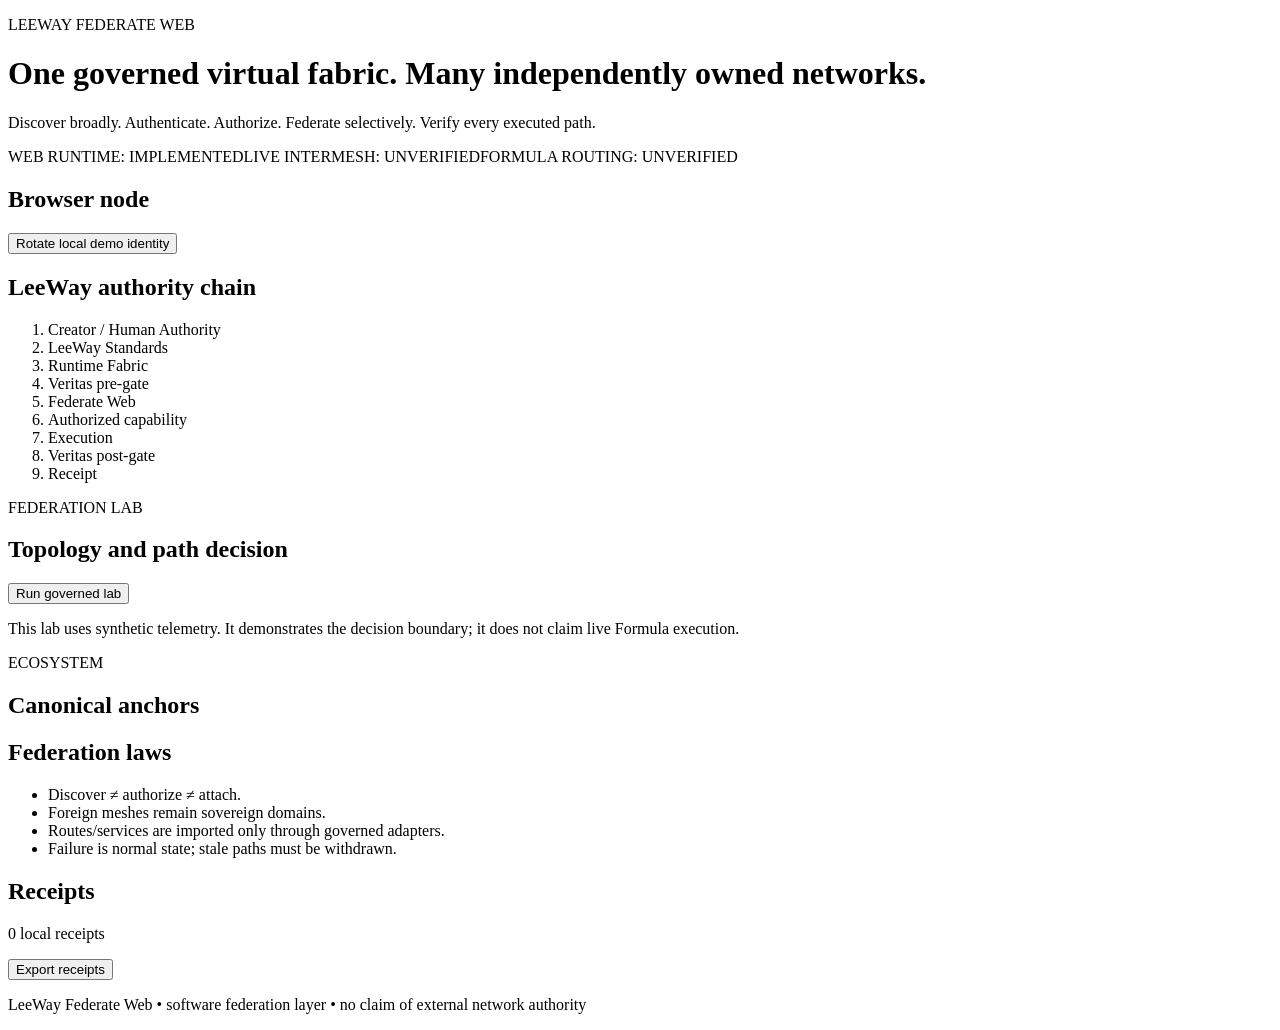
==== index.html @ d4e810c1 "build: add index.html" ====
<!--
LEEWAY HEADER — DO NOT REMOVE
REGION: UI
TAG: UI.FEDERATE.WEB.INDEX
AUTHORITY: LeeWay-Standards
DISCOVERY_PIPELINE: Voice → Intent → Location → Vertical → Ranking → Render
5WH:
WHAT = LeeWay Federate Web browser entry surface
WHY = Present governed federation state, ecosystem anchors, topology lab, and receipts
WHO = Leeway Industries / Agent Lee System Engineer
WHERE = index.html
WHEN = 2026-09-24
HOW = Static HTML + ES modules; no required third-party runtime
CHAIN: Standards → Integrated → Runtime → Projections
LICENSE: PROPRIETARY
-->
<!doctype html><html lang="en"><head><meta charset="utf-8"><meta name="viewport" content="width=device-width,initial-scale=1"><meta name="theme-color" content="#071018"><title>LeeWay Federate Web</title><meta name="description" content="Governed LeeWay virtual federation control surface"><link rel="manifest" href="./manifest.webmanifest"><link rel="stylesheet" href="./assets/styles.css"></head><body>
<header class="hero"><p class="eyebrow">LEEWAY FEDERATE WEB</p><h1>One governed virtual fabric. Many independently owned networks.</h1><p class="lede">Discover broadly. Authenticate. Authorize. Federate selectively. Verify every executed path.</p><div class="status-row"><span class="pill implemented">WEB RUNTIME: IMPLEMENTED</span><span class="pill proposed">LIVE INTERMESH: UNVERIFIED</span><span class="pill proposed">FORMULA ROUTING: UNVERIFIED</span></div></header>
<main><section class="grid two"><article class="panel"><h2>Browser node</h2><dl id="node-state"></dl><button id="rotate-id">Rotate local demo identity</button></article><article class="panel"><h2>LeeWay authority chain</h2><ol class="chain"><li>Creator / Human Authority</li><li>LeeWay Standards</li><li>Runtime Fabric</li><li>Veritas pre-gate</li><li>Federate Web</li><li>Authorized capability</li><li>Execution</li><li>Veritas post-gate</li><li>Receipt</li></ol></article></section>
<section class="panel"><div class="section-head"><div><p class="eyebrow">FEDERATION LAB</p><h2>Topology and path decision</h2></div><button id="run-lab">Run governed lab</button></div><p>This lab uses synthetic telemetry. It demonstrates the decision boundary; it does not claim live Formula execution.</p><div id="lab-results" class="lab-results"></div></section>
<section class="panel"><div class="section-head"><div><p class="eyebrow">ECOSYSTEM</p><h2>Canonical anchors</h2></div></div><div id="ecosystem" class="cards"></div></section>
<section class="grid two"><article class="panel"><h2>Federation laws</h2><ul><li>Discover ≠ authorize ≠ attach.</li><li>Foreign meshes remain sovereign domains.</li><li>Routes/services are imported only through governed adapters.</li><li>Failure is normal state; stale paths must be withdrawn.</li></ul></article><article class="panel"><h2>Receipts</h2><p id="receipt-count">0 local receipts</p><button id="export-receipts">Export receipts</button><pre id="receipt-preview"></pre></article></section></main>
<footer><p>LeeWay Federate Web • software federation layer • no claim of external network authority</p></footer><script type="module" src="./src/main.js"></script></body></html>
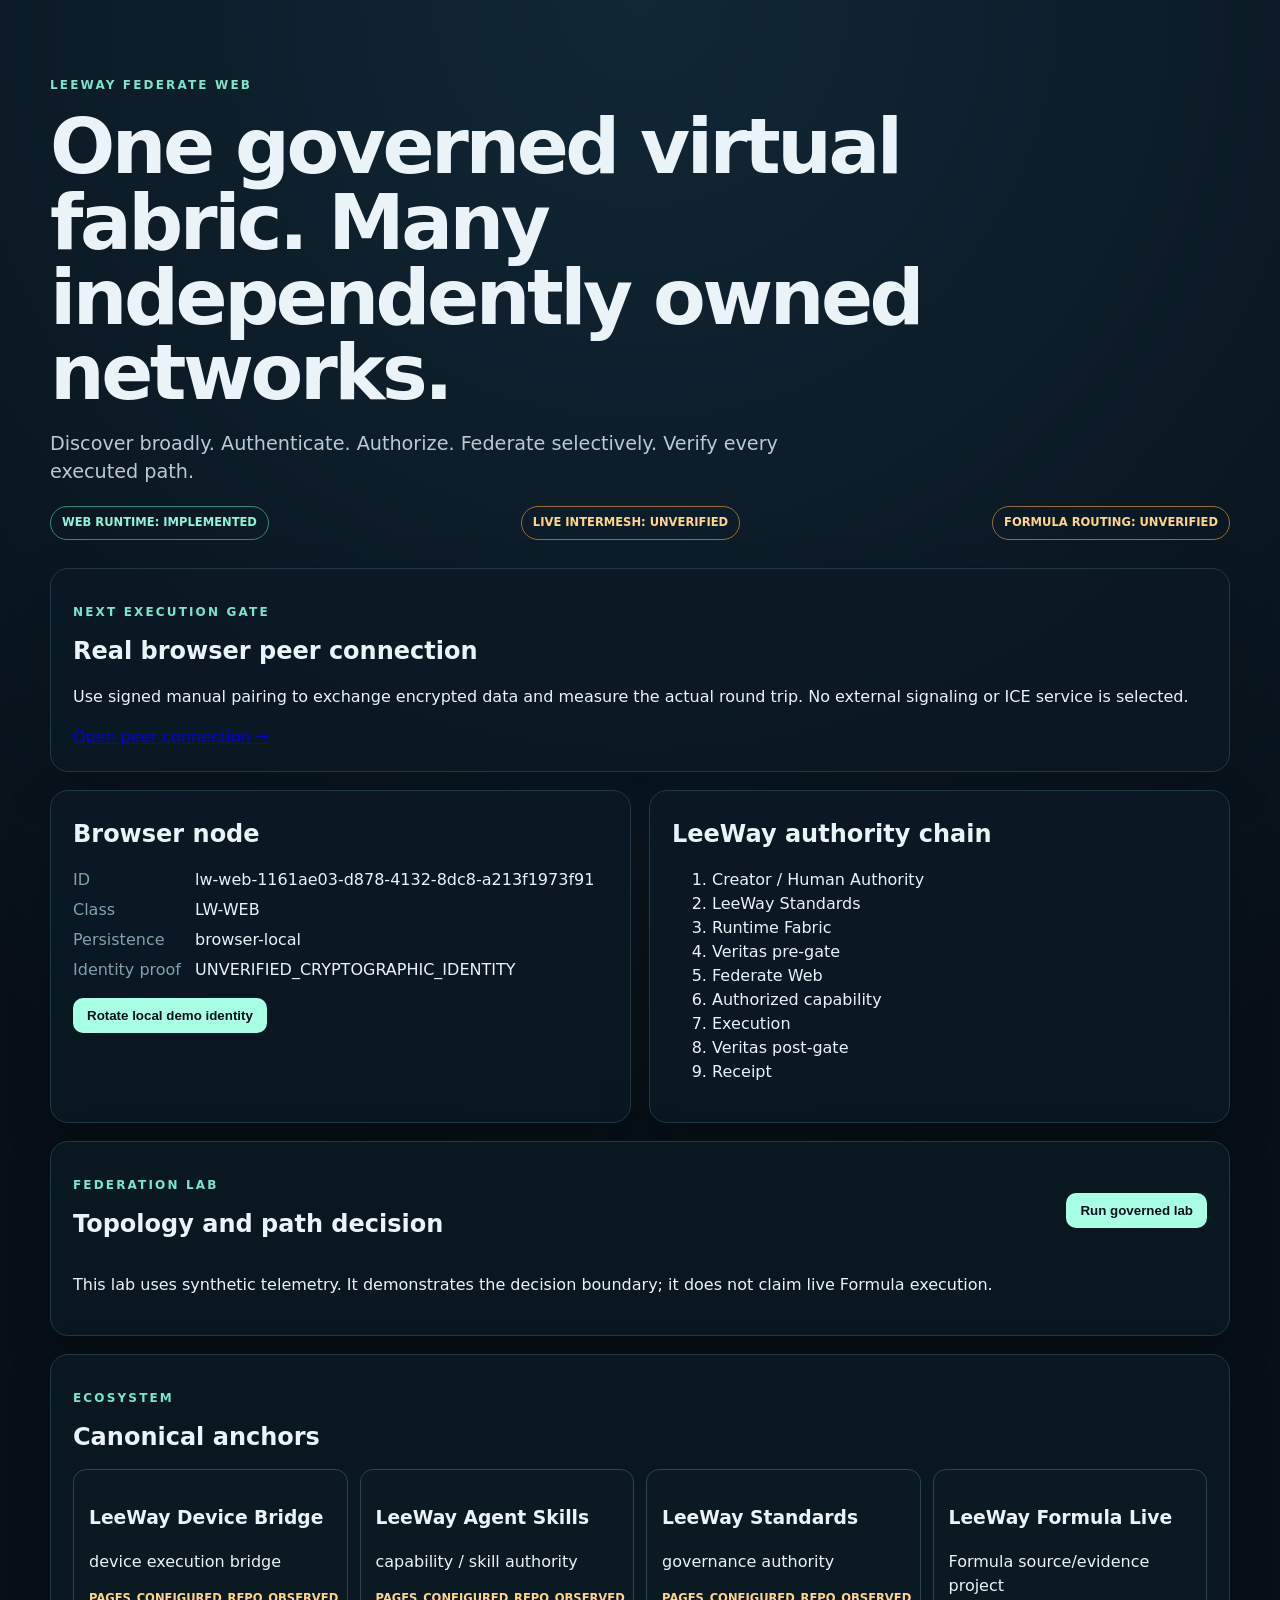
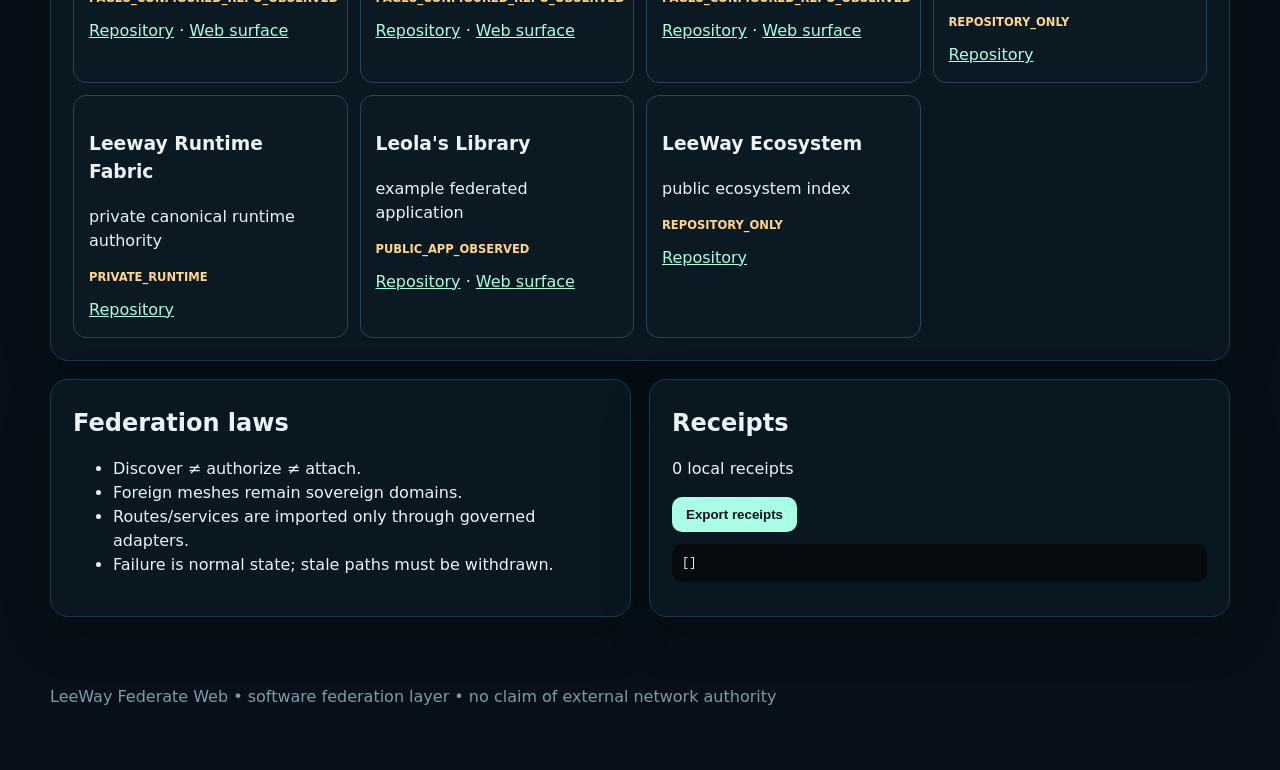
==== commit b8ef933c: "feat: add manually authorized WebRTC peer capability and executable browser proof" ====
--- a/index.html
+++ b/index.html
@@ -16,7 +16,7 @@
 -->
 <!doctype html><html lang="en"><head><meta charset="utf-8"><meta name="viewport" content="width=device-width,initial-scale=1"><meta name="theme-color" content="#071018"><title>LeeWay Federate Web</title><meta name="description" content="Governed LeeWay virtual federation control surface"><link rel="manifest" href="./manifest.webmanifest"><link rel="stylesheet" href="./assets/styles.css"></head><body>
 <header class="hero"><p class="eyebrow">LEEWAY FEDERATE WEB</p><h1>One governed virtual fabric. Many independently owned networks.</h1><p class="lede">Discover broadly. Authenticate. Authorize. Federate selectively. Verify every executed path.</p><div class="status-row"><span class="pill implemented">WEB RUNTIME: IMPLEMENTED</span><span class="pill proposed">LIVE INTERMESH: UNVERIFIED</span><span class="pill proposed">FORMULA ROUTING: UNVERIFIED</span></div></header>
-<main><section class="grid two"><article class="panel"><h2>Browser node</h2><dl id="node-state"></dl><button id="rotate-id">Rotate local demo identity</button></article><article class="panel"><h2>LeeWay authority chain</h2><ol class="chain"><li>Creator / Human Authority</li><li>LeeWay Standards</li><li>Runtime Fabric</li><li>Veritas pre-gate</li><li>Federate Web</li><li>Authorized capability</li><li>Execution</li><li>Veritas post-gate</li><li>Receipt</li></ol></article></section>
+<main><section class="panel"><p class="eyebrow">NEXT EXECUTION GATE</p><h2>Real browser peer connection</h2><p>Use signed manual pairing to exchange encrypted data and measure the actual round trip. No external signaling or ICE service is selected.</p><a href="./peer.html">Open peer connection →</a></section><section class="grid two"><article class="panel"><h2>Browser node</h2><dl id="node-state"></dl><button id="rotate-id">Rotate local demo identity</button></article><article class="panel"><h2>LeeWay authority chain</h2><ol class="chain"><li>Creator / Human Authority</li><li>LeeWay Standards</li><li>Runtime Fabric</li><li>Veritas pre-gate</li><li>Federate Web</li><li>Authorized capability</li><li>Execution</li><li>Veritas post-gate</li><li>Receipt</li></ol></article></section>
 <section class="panel"><div class="section-head"><div><p class="eyebrow">FEDERATION LAB</p><h2>Topology and path decision</h2></div><button id="run-lab">Run governed lab</button></div><p>This lab uses synthetic telemetry. It demonstrates the decision boundary; it does not claim live Formula execution.</p><div id="lab-results" class="lab-results"></div></section>
 <section class="panel"><div class="section-head"><div><p class="eyebrow">ECOSYSTEM</p><h2>Canonical anchors</h2></div></div><div id="ecosystem" class="cards"></div></section>
 <section class="grid two"><article class="panel"><h2>Federation laws</h2><ul><li>Discover ≠ authorize ≠ attach.</li><li>Foreign meshes remain sovereign domains.</li><li>Routes/services are imported only through governed adapters.</li><li>Failure is normal state; stale paths must be withdrawn.</li></ul></article><article class="panel"><h2>Receipts</h2><p id="receipt-count">0 local receipts</p><button id="export-receipts">Export receipts</button><pre id="receipt-preview"></pre></article></section></main>
--- a/assets/styles.css
+++ b/assets/styles.css
@@ -0,0 +1,11 @@
+/*
+LEEWAY HEADER — DO NOT REMOVE
+REGION: UI
+TAG: UI.FEDERATE.WEB.STYLES
+AUTHORITY: LeeWay-Standards
+DISCOVERY_PIPELINE: Voice → Intent → Location → Vertical → Ranking → Render
+5WH: WHAT=Federate Web styles; WHY=Readable evidence and topology UI; WHO=Leeway Industries; WHERE=assets/styles.css; WHEN=2026-09-24; HOW=Native CSS
+CHAIN: Standards → Integrated → Runtime → Projections
+LICENSE: PROPRIETARY
+*/
+:root{font-family:Inter,ui-sans-serif,system-ui,-apple-system,Segoe UI,sans-serif;color:#eaf3f8;background:#071018;line-height:1.5}*{box-sizing:border-box}body{margin:0;background:radial-gradient(circle at top,#112736,#071018 48%);min-height:100vh}.hero,main,footer{width:min(1180px,calc(100% - 32px));margin:auto}.hero{padding:64px 0 28px}h1{font-size:clamp(2.2rem,6vw,5.4rem);line-height:.98;margin:.2em 0;max-width:1000px;letter-spacing:-.045em}h2{margin:.15em 0 .6em}.lede{font-size:1.2rem;max-width:760px;color:#b9cad3}.eyebrow{letter-spacing:.18em;font-size:.75rem;font-weight:800;color:#78e6c8}.status-row,.section-head{display:flex;gap:10px;flex-wrap:wrap;align-items:center;justify-content:space-between}.pill{border:1px solid #38505f;border-radius:999px;padding:7px 11px;font-size:.72rem;font-weight:800}.implemented{border-color:#2d8e74;color:#8ff4d7}.proposed{border-color:#996d2b;color:#ffd58c}main{display:grid;gap:18px;padding-bottom:42px}.grid.two{display:grid;grid-template-columns:repeat(2,minmax(0,1fr));gap:18px}.panel{background:rgba(10,25,35,.86);border:1px solid #213947;border-radius:18px;padding:22px;box-shadow:0 18px 50px rgba(0,0,0,.2)}button{background:#a8ffe6;color:#071018;border:0;border-radius:10px;padding:10px 14px;font-weight:800;cursor:pointer}dl{display:grid;grid-template-columns:max-content 1fr;gap:6px 14px}dt{color:#82a0b0}dd{margin:0;overflow-wrap:anywhere}.cards{display:grid;grid-template-columns:repeat(auto-fit,minmax(220px,1fr));gap:12px}.card{padding:15px;border:1px solid #2a4453;border-radius:13px;background:#0b1922}.card a{color:#a8ffe6}.state{font-size:.72rem;font-weight:800;color:#ffd58c}.lab-results{display:grid;gap:8px;margin-top:14px}.route{display:flex;justify-content:space-between;gap:12px;padding:10px 12px;background:#09151d;border-radius:10px;border:1px solid #1d3542}.winner{border-color:#51b99b}pre{max-height:240px;overflow:auto;background:#050b0f;padding:10px;border-radius:10px;font-size:.75rem}footer{padding:10px 0 45px;color:#7f9aa8}@media(max-width:760px){.grid.two{grid-template-columns:1fr}.hero{padding-top:38px}}
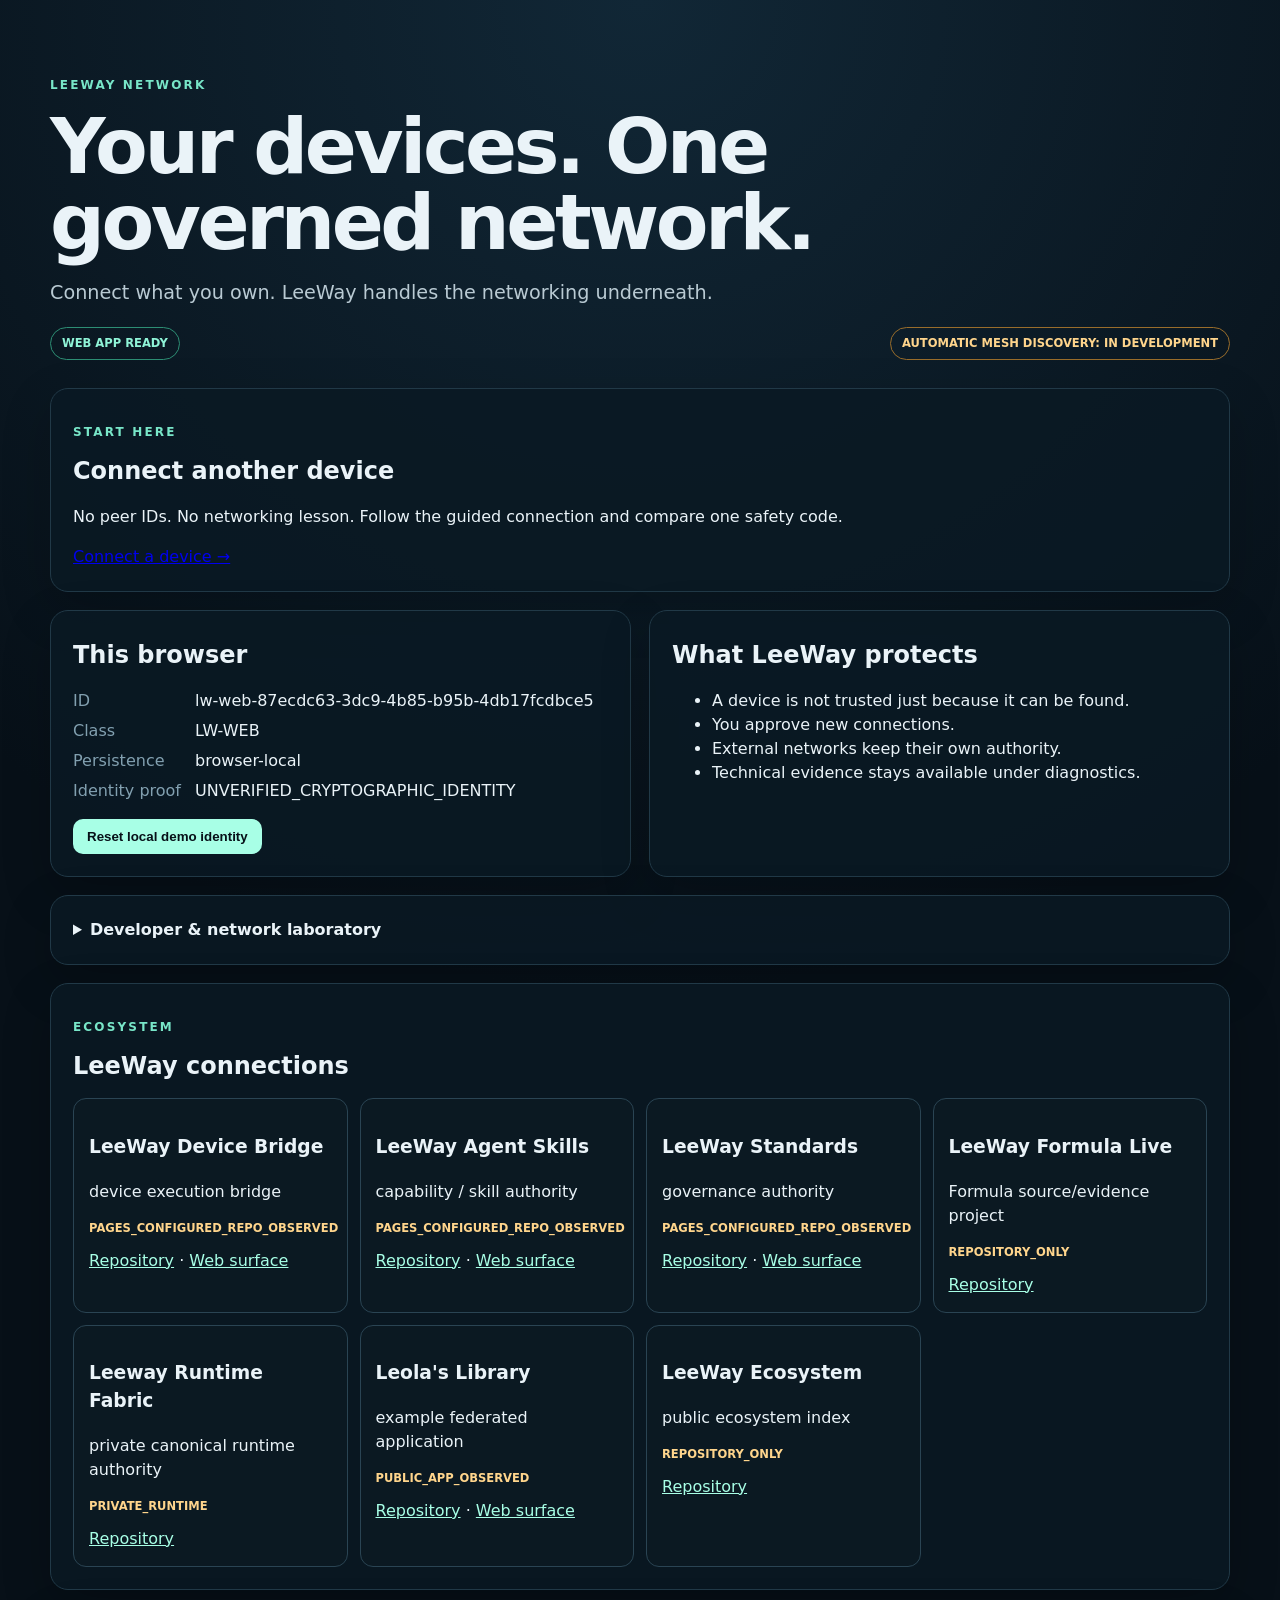
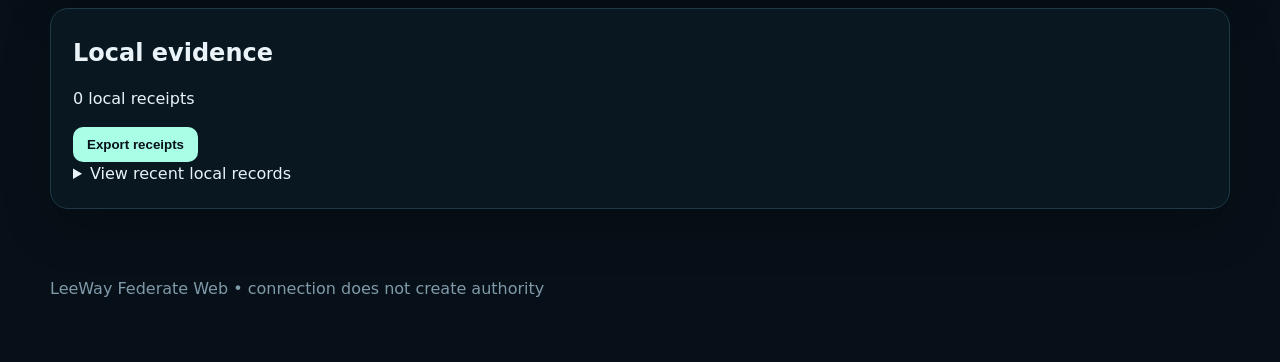
==== commit fe04dead: "feat: replace engineering pairing flow with human connection experience" ====
--- a/index.html
+++ b/index.html
@@ -4,20 +4,15 @@
 TAG: UI.FEDERATE.WEB.INDEX
 AUTHORITY: LeeWay-Standards
 DISCOVERY_PIPELINE: Voice → Intent → Location → Vertical → Ranking → Render
-5WH:
-WHAT = LeeWay Federate Web browser entry surface
-WHY = Present governed federation state, ecosystem anchors, topology lab, and receipts
-WHO = Leeway Industries / Agent Lee System Engineer
-WHERE = index.html
-WHEN = 2026-09-24
-HOW = Static HTML + ES modules; no required third-party runtime
+5WH: WHAT=Human-first LeeWay network entry; WHY=Make connection understandable without removing evidence; WHO=Leeway Industries / Agent Lee; WHERE=index.html; WHEN=2026-09-24; HOW=Progressive disclosure
 CHAIN: Standards → Integrated → Runtime → Projections
 LICENSE: PROPRIETARY
 -->
-<!doctype html><html lang="en"><head><meta charset="utf-8"><meta name="viewport" content="width=device-width,initial-scale=1"><meta name="theme-color" content="#071018"><title>LeeWay Federate Web</title><meta name="description" content="Governed LeeWay virtual federation control surface"><link rel="manifest" href="./manifest.webmanifest"><link rel="stylesheet" href="./assets/styles.css"></head><body>
-<header class="hero"><p class="eyebrow">LEEWAY FEDERATE WEB</p><h1>One governed virtual fabric. Many independently owned networks.</h1><p class="lede">Discover broadly. Authenticate. Authorize. Federate selectively. Verify every executed path.</p><div class="status-row"><span class="pill implemented">WEB RUNTIME: IMPLEMENTED</span><span class="pill proposed">LIVE INTERMESH: UNVERIFIED</span><span class="pill proposed">FORMULA ROUTING: UNVERIFIED</span></div></header>
-<main><section class="panel"><p class="eyebrow">NEXT EXECUTION GATE</p><h2>Real browser peer connection</h2><p>Use signed manual pairing to exchange encrypted data and measure the actual round trip. No external signaling or ICE service is selected.</p><a href="./peer.html">Open peer connection →</a></section><section class="grid two"><article class="panel"><h2>Browser node</h2><dl id="node-state"></dl><button id="rotate-id">Rotate local demo identity</button></article><article class="panel"><h2>LeeWay authority chain</h2><ol class="chain"><li>Creator / Human Authority</li><li>LeeWay Standards</li><li>Runtime Fabric</li><li>Veritas pre-gate</li><li>Federate Web</li><li>Authorized capability</li><li>Execution</li><li>Veritas post-gate</li><li>Receipt</li></ol></article></section>
-<section class="panel"><div class="section-head"><div><p class="eyebrow">FEDERATION LAB</p><h2>Topology and path decision</h2></div><button id="run-lab">Run governed lab</button></div><p>This lab uses synthetic telemetry. It demonstrates the decision boundary; it does not claim live Formula execution.</p><div id="lab-results" class="lab-results"></div></section>
-<section class="panel"><div class="section-head"><div><p class="eyebrow">ECOSYSTEM</p><h2>Canonical anchors</h2></div></div><div id="ecosystem" class="cards"></div></section>
-<section class="grid two"><article class="panel"><h2>Federation laws</h2><ul><li>Discover ≠ authorize ≠ attach.</li><li>Foreign meshes remain sovereign domains.</li><li>Routes/services are imported only through governed adapters.</li><li>Failure is normal state; stale paths must be withdrawn.</li></ul></article><article class="panel"><h2>Receipts</h2><p id="receipt-count">0 local receipts</p><button id="export-receipts">Export receipts</button><pre id="receipt-preview"></pre></article></section></main>
-<footer><p>LeeWay Federate Web • software federation layer • no claim of external network authority</p></footer><script type="module" src="./src/main.js"></script></body></html>+<!doctype html><html lang="en"><head><meta charset="utf-8"><meta name="viewport" content="width=device-width,initial-scale=1"><meta name="theme-color" content="#071018"><title>LeeWay Network</title><meta name="description" content="Connect devices and explore the LeeWay Federate Web"><link rel="manifest" href="./manifest.webmanifest"><link rel="stylesheet" href="./assets/styles.css"></head><body>
+<header class="hero"><p class="eyebrow">LEEWAY NETWORK</p><h1>Your devices. One governed network.</h1><p class="lede">Connect what you own. LeeWay handles the networking underneath.</p><div class="status-row"><span class="pill implemented">WEB APP READY</span><span class="pill proposed">AUTOMATIC MESH DISCOVERY: IN DEVELOPMENT</span></div></header>
+<main><section class="panel"><p class="eyebrow">START HERE</p><h2>Connect another device</h2><p>No peer IDs. No networking lesson. Follow the guided connection and compare one safety code.</p><a href="./connect.html">Connect a device →</a></section>
+<section class="grid two"><article class="panel"><h2>This browser</h2><dl id="node-state"></dl><button id="rotate-id">Reset local demo identity</button></article><article class="panel"><h2>What LeeWay protects</h2><ul><li>A device is not trusted just because it can be found.</li><li>You approve new connections.</li><li>External networks keep their own authority.</li><li>Technical evidence stays available under diagnostics.</li></ul></article></section>
+<details class="panel"><summary><strong>Developer & network laboratory</strong></summary><p>The sections below are engineering surfaces. They are not required to connect an ordinary device.</p><p><a href="./peer.html">Open advanced peer diagnostics</a></p><section><div class="section-head"><div><p class="eyebrow">FEDERATION LAB</p><h2>Topology and path decision</h2></div><button id="run-lab">Run governed lab</button></div><p>This lab uses synthetic telemetry and is not a claim of live Formula execution.</p><div id="lab-results" class="lab-results"></div></section></details>
+<section class="panel"><div class="section-head"><div><p class="eyebrow">ECOSYSTEM</p><h2>LeeWay connections</h2></div></div><div id="ecosystem" class="cards"></div></section>
+<section class="panel"><h2>Local evidence</h2><p id="receipt-count">0 local receipts</p><button id="export-receipts">Export receipts</button><details><summary>View recent local records</summary><pre id="receipt-preview"></pre></details></section></main>
+<footer><p>LeeWay Federate Web • connection does not create authority</p></footer><script type="module" src="./src/main.js"></script></body></html>
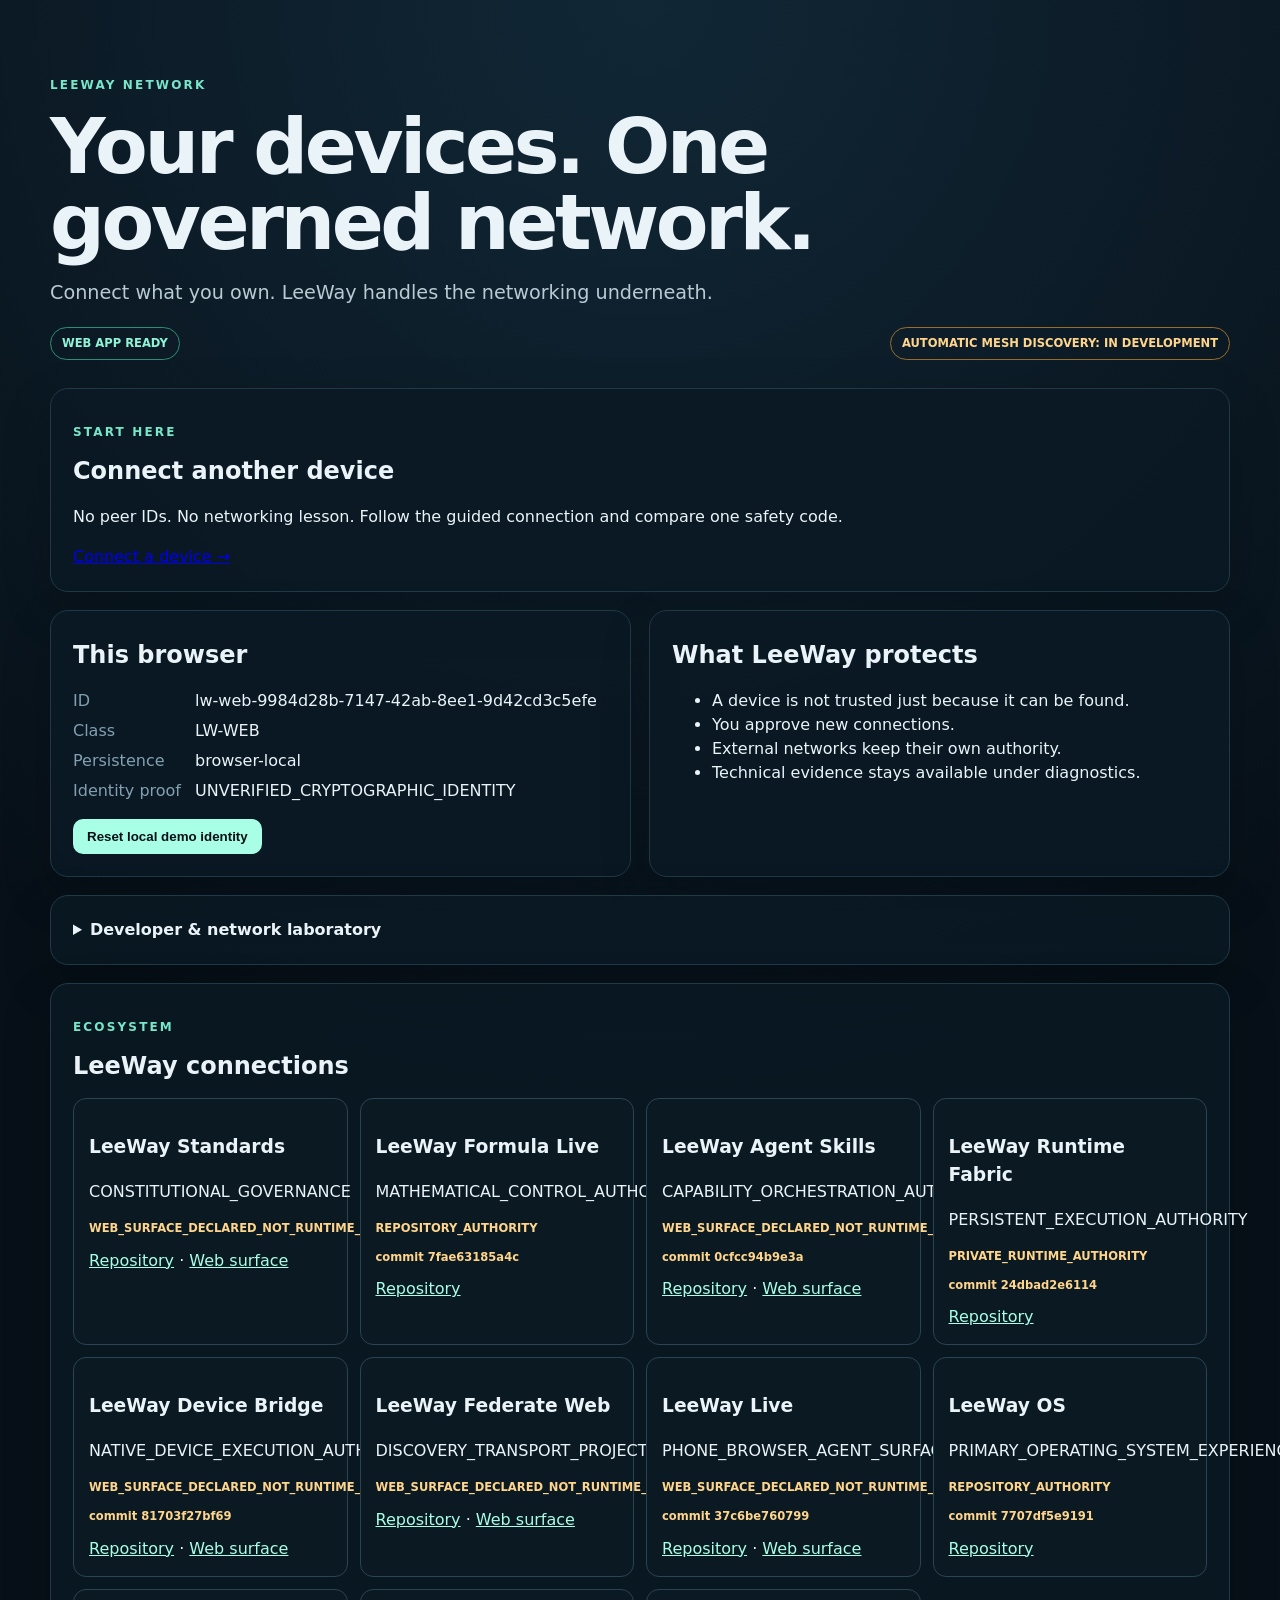
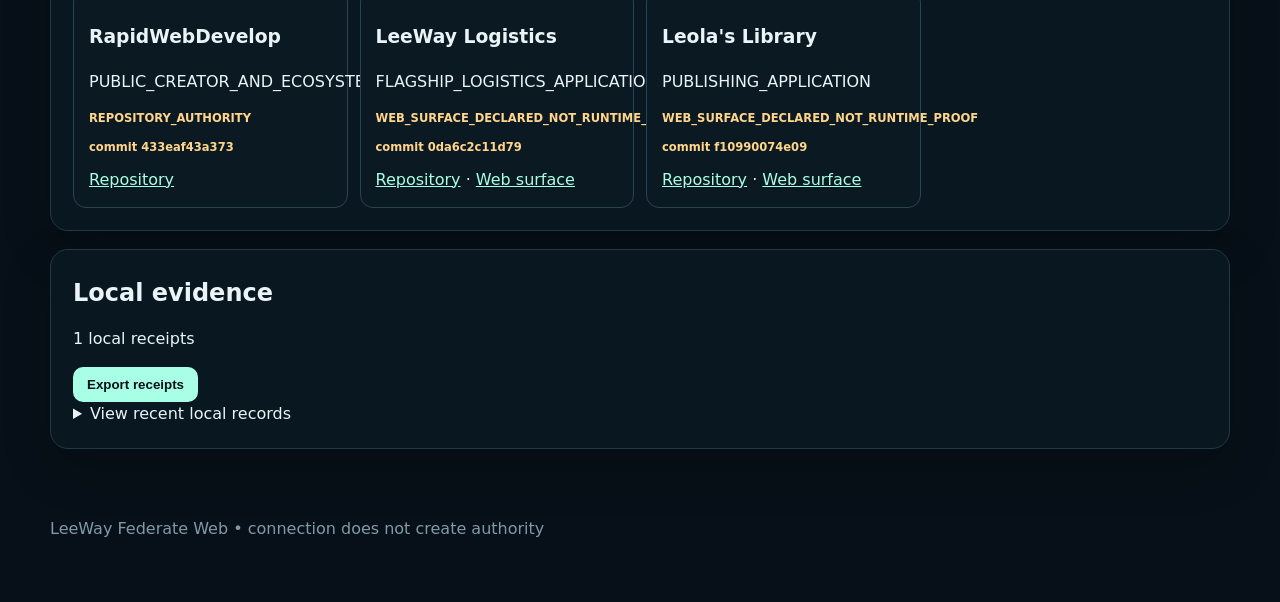
==== commit 5c2eb0ad: "harden legacy rollout and replay reservation" ====
--- a/index.html
+++ b/index.html
@@ -15,4 +15,4 @@
 <details class="panel"><summary><strong>Developer & network laboratory</strong></summary><p>The sections below are engineering surfaces. They are not required to connect an ordinary device.</p><p><a href="./peer.html">Open advanced peer diagnostics</a></p><section><div class="section-head"><div><p class="eyebrow">FEDERATION LAB</p><h2>Topology and path decision</h2></div><button id="run-lab">Run governed lab</button></div><p>This lab uses synthetic telemetry and is not a claim of live Formula execution.</p><div id="lab-results" class="lab-results"></div></section></details>
 <section class="panel"><div class="section-head"><div><p class="eyebrow">ECOSYSTEM</p><h2>LeeWay connections</h2></div></div><div id="ecosystem" class="cards"></div></section>
 <section class="panel"><h2>Local evidence</h2><p id="receipt-count">0 local receipts</p><button id="export-receipts">Export receipts</button><details><summary>View recent local records</summary><pre id="receipt-preview"></pre></details></section></main>
-<footer><p>LeeWay Federate Web • connection does not create authority</p></footer><script type="module" src="./src/main.js"></script></body></html>+<footer><p>LeeWay Federate Web • connection does not create authority</p></footer><script src="./src/service-worker-client.js"></script><script type="module" src="./src/main.js"></script></body></html>
